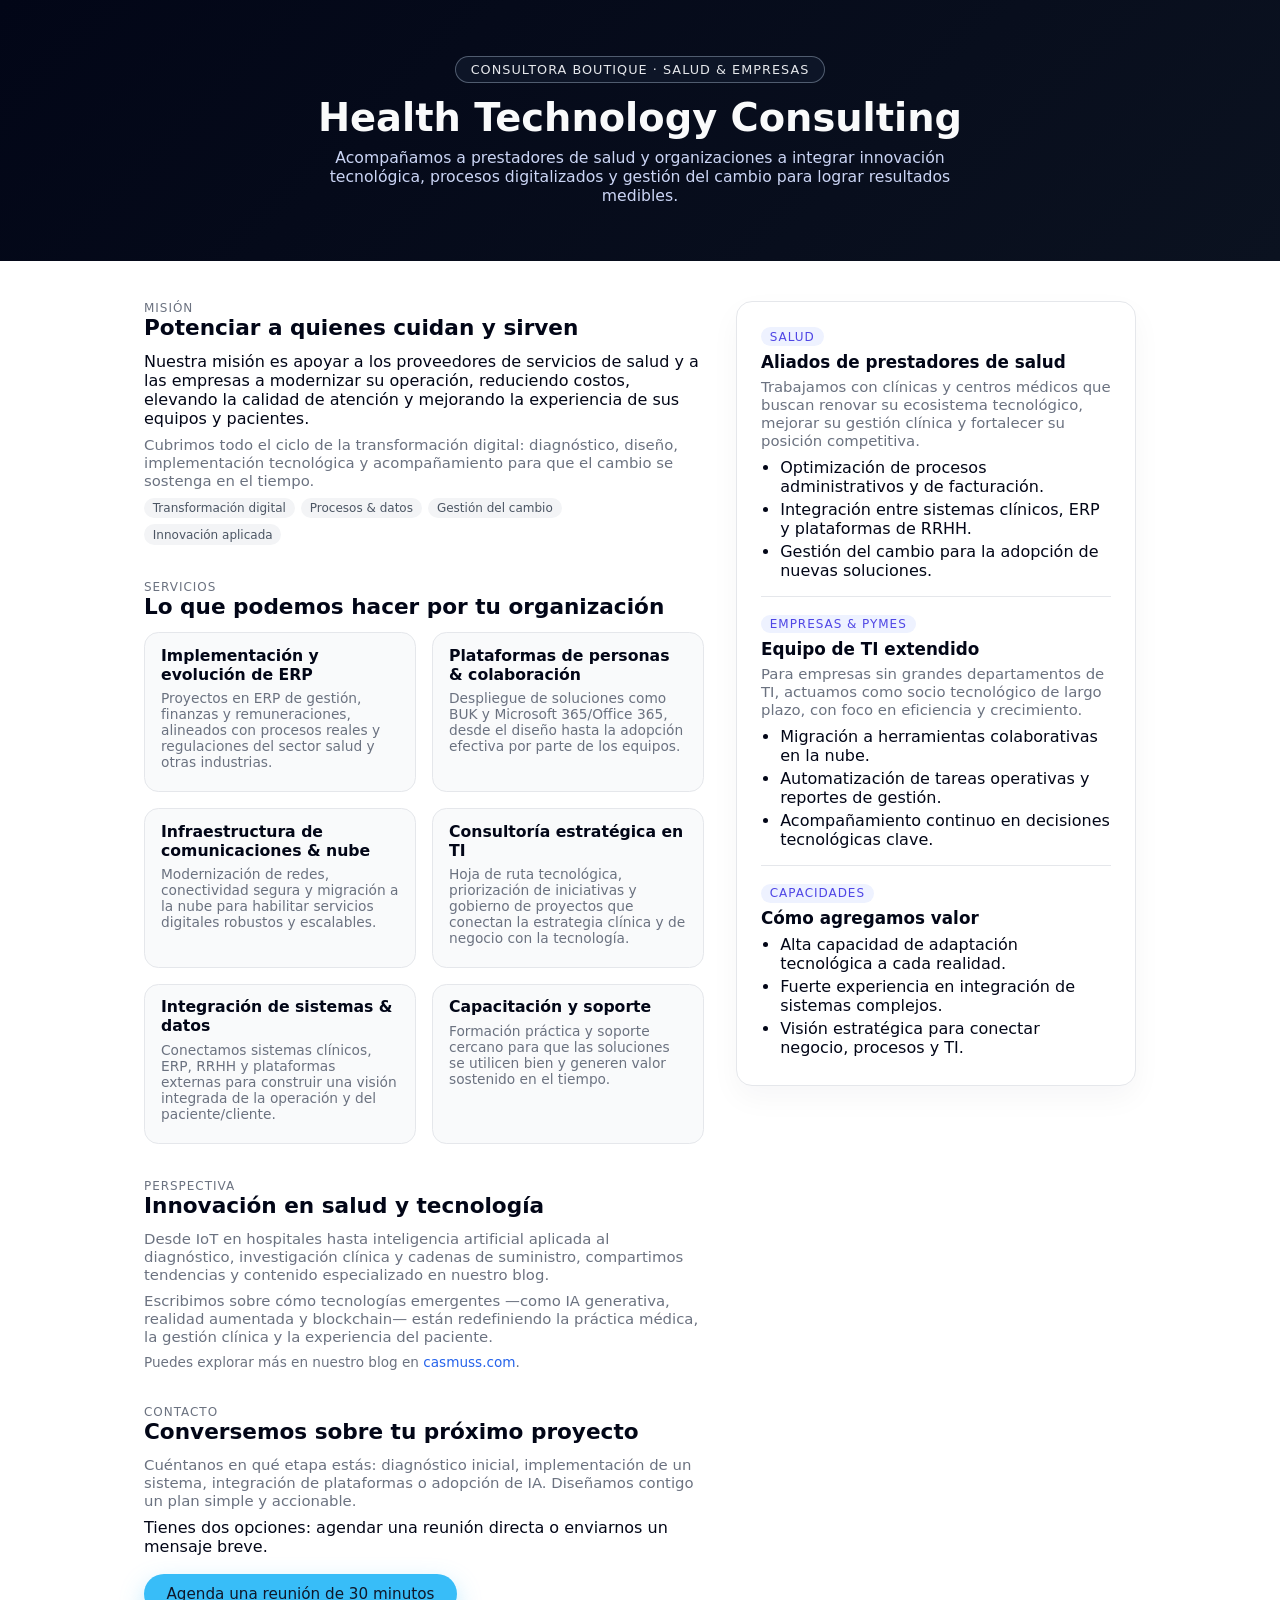
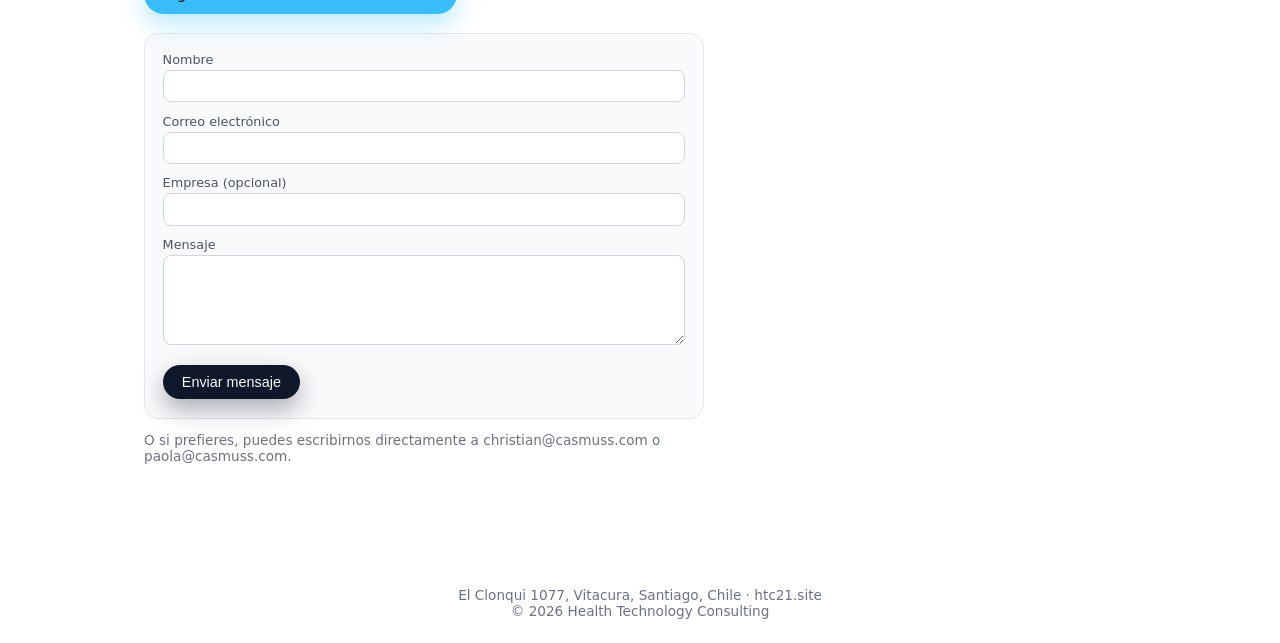
==== index.html @ fca67549 "Add contact form to index.html with styling and functionality for user inquiries" ====
<!DOCTYPE html>
<html lang="es">
<head>
  <meta charset="UTF-8" />
  <title>Health Technology Consulting · Transformación Digital en Salud y Empresas</title>
  <meta name="viewport" content="width=device-width, initial-scale=1.0" />
  <meta name="description" content="Health Technology Consulting: consultora boutique que impulsa la transformación digital de prestadores de salud y empresas, integrando innovación tecnológica, procesos y gestión del cambio." />
  <style>
    :root {
      --bg: #020617;
      --bg-light: #0b1220;
      --text-main: #020617;
      --text-soft: #6b7280;
      --accent: #38bdf8;
      --pill: #e5e7eb;
    }
    * { box-sizing: border-box; }
    body {
      font-family: system-ui, -apple-system, BlinkMacSystemFont, "Segoe UI", sans-serif;
      margin: 0;
      padding: 0;
      color: var(--text-main);
      background: #ffffff;
    }
    header {
      padding: 3.5rem 1.5rem 3rem;
      text-align: center;
      background: linear-gradient(135deg, var(--bg), var(--bg-light));
      color: #f9fafb;
    }
    main {
      max-width: 1040px;
      margin: 2.5rem auto;
      padding: 0 1.5rem 3rem;
    }
    h1 {
      margin: 0.75rem 0 0.5rem;
      font-size: clamp(2rem, 3vw, 2.6rem);
    }
    h2 {
      margin: 0 0 0.75rem;
      font-size: 1.35rem;
    }
    h3 {
      margin: 0 0 0.4rem;
      font-size: 1.05rem;
    }
    p { margin: 0.4rem 0 0.5rem; }
    .pill {
      display: inline-block;
      padding: 0.3rem 0.9rem;
      border-radius: 999px;
      background: rgba(15,23,42,0.9);
      border: 1px solid rgba(148,163,184,0.5);
      font-size: 0.8rem;
      text-transform: uppercase;
      letter-spacing: 0.08em;
      color: #e5e7eb;
    }
    .subtitle {
      margin-top: 0.4rem;
      font-size: 0.98rem;
      color: #cbd5f5;
      max-width: 640px;
      margin-left: auto;
      margin-right: auto;
    }
    .grid {
      display: grid;
      gap: 2rem;
    }
    @media (min-width: 880px) {
      .grid {
        grid-template-columns: 1.4fr 1fr;
        align-items: flex-start;
      }
    }
    ul { padding-left: 1.2rem; margin: 0.4rem 0 0; }
    li { margin-bottom: 0.25rem; }
    .card {
      border-radius: 1rem;
      padding: 1.5rem;
      border: 1px solid #e5e7eb;
      background: #ffffff;
      box-shadow: 0 12px 30px rgba(15,23,42,0.04);
    }
    .card h3 {
      margin-top: 0;
    }
    .tag {
      display: inline-block;
      font-size: 0.75rem;
      padding: 0.15rem 0.55rem;
      border-radius: 999px;
      background: #eef2ff;
      color: #4f46e5;
      margin-bottom: 0.35rem;
      text-transform: uppercase;
      letter-spacing: 0.08em;
    }
    .caps {
      text-transform: uppercase;
      letter-spacing: 0.08em;
      font-size: 0.75rem;
      color: var(--text-soft);
    }
    .section {
      margin-bottom: 2.2rem;
    }
    .badge-row {
      display: flex;
      flex-wrap: wrap;
      gap: 0.4rem;
      margin-top: 0.4rem;
    }
    .badge {
      font-size: 0.75rem;
      padding: 0.2rem 0.55rem;
      border-radius: 999px;
      background: #f3f4f6;
      color: #4b5563;
    }
    .services-grid {
      display: grid;
      gap: 1rem;
      margin-top: 0.8rem;
    }
    @media (min-width: 720px) {
      .services-grid {
        grid-template-columns: repeat(2, minmax(0, 1fr));
      }
    }
    .service-item {
      border-radius: 0.9rem;
      border: 1px solid #e5e7eb;
      padding: 0.8rem 1rem;
      background: #f9fafb;
    }
    .service-item h3 {
      font-size: 0.98rem;
      margin-bottom: 0.25rem;
    }
    .service-item p {
      font-size: 0.86rem;
      color: var(--text-soft);
    }
    .cta {
      margin-top: 1.5rem;
    }
    .btn {
      display: inline-block;
      padding: 0.7rem 1.4rem;
      border-radius: 999px;
      border: none;
      cursor: pointer;
      font-size: 0.95rem;
      font-weight: 500;
      text-decoration: none;
      background: var(--accent);
      color: #0f172a;
      box-shadow: 0 10px 25px rgba(56,189,248,0.35);
      transition: transform 0.08s ease-out, box-shadow 0.08s ease-out;
      margin-top: 0.6rem;
    }
    .btn:hover {
      transform: translateY(-1px);
      box-shadow: 0 14px 32px rgba(56,189,248,0.45);
    }
    .btn:active {
      transform: translateY(1px);
      box-shadow: 0 6px 18px rgba(56,189,248,0.3);
    }
    .soft {
      color: var(--text-soft);
      font-size: 0.93rem;
    }
    .muted {
      color: var(--text-soft);
      font-size: 0.85rem;
    }
    a { color: #2563eb; text-decoration: none; }
    a:hover { text-decoration: underline; }
    footer {
      text-align: center;
      font-size: 0.85rem;
      color: var(--text-soft);
      margin: 0 0 1.5rem;
      padding: 0 1.5rem;
    }

    /* Formulario de contacto */
    .contact-form {
      margin-top: 1.2rem;
      padding: 1.1rem 1.1rem 1.2rem;
      border-radius: 0.9rem;
      border: 1px solid #e5e7eb;
      background: #f9fafb;
    }
    .contact-form .field {
      margin-bottom: 0.7rem;
    }
    .contact-form label {
      display: block;
      font-size: 0.8rem;
      font-weight: 500;
      margin-bottom: 0.2rem;
      color: #4b5563;
    }
    .contact-form input,
    .contact-form textarea {
      width: 100%;
      padding: 0.45rem 0.6rem;
      border-radius: 0.5rem;
      border: 1px solid #d1d5db;
      font-family: inherit;
      font-size: 0.9rem;
      outline: none;
    }
    .contact-form input:focus,
    .contact-form textarea:focus {
      border-color: #38bdf8;
      box-shadow: 0 0 0 1px rgba(56,189,248,0.45);
    }
    .contact-form textarea {
      min-height: 90px;
      resize: vertical;
    }
    .contact-form button {
      display: inline-block;
      margin-top: 0.3rem;
      padding: 0.55rem 1.2rem;
      border-radius: 999px;
      border: none;
      cursor: pointer;
      font-size: 0.9rem;
      font-weight: 500;
      background: #0f172a;
      color: #f9fafb;
      box-shadow: 0 10px 25px rgba(15,23,42,0.35);
      transition: transform 0.08s ease-out, box-shadow 0.08s ease-out;
    }
    .contact-form button:hover {
      transform: translateY(-1px);
      box-shadow: 0 14px 32px rgba(15,23,42,0.45);
    }
    .contact-form button:active {
      transform: translateY(1px);
      box-shadow: 0 6px 18px rgba(15,23,42,0.3);
    }
  </style>
</head>
<body>
  <header>
    <div class="pill">Consultora boutique · Salud & Empresas</div>
    <h1>Health Technology Consulting</h1>
    <p class="subtitle">
      Acompañamos a prestadores de salud y organizaciones a integrar innovación tecnológica, procesos digitalizados y gestión del cambio para lograr resultados medibles.
    </p>
  </header>

  <main>
    <div class="grid">
      <!-- Columna principal -->
      <section>
        <div class="section">
          <div class="caps">Misión</div>
          <h2>Potenciar a quienes cuidan y sirven</h2>
          <p>
            Nuestra misión es apoyar a los proveedores de servicios de salud y a las empresas a modernizar su operación, reduciendo costos, elevando la calidad de atención y mejorando la experiencia de sus equipos y pacientes.
          </p>
          <p class="soft">
            Cubrimos todo el ciclo de la transformación digital: diagnóstico, diseño, implementación tecnológica y acompañamiento para que el cambio se sostenga en el tiempo.
          </p>
          <div class="badge-row">
            <span class="badge">Transformación digital</span>
            <span class="badge">Procesos & datos</span>
            <span class="badge">Gestión del cambio</span>
            <span class="badge">Innovación aplicada</span>
          </div>
        </div>

        <div class="section">
          <div class="caps">Servicios</div>
          <h2>Lo que podemos hacer por tu organización</h2>

          <div class="services-grid">
            <div class="service-item">
              <h3>Implementación y evolución de ERP</h3>
              <p>
                Proyectos en ERP de gestión, finanzas y remuneraciones, alineados con procesos reales y regulaciones del sector salud y otras industrias.
              </p>
            </div>
            <div class="service-item">
              <h3>Plataformas de personas & colaboración</h3>
              <p>
                Despliegue de soluciones como BUK y Microsoft 365/Office 365, desde el diseño hasta la adopción efectiva por parte de los equipos.
              </p>
            </div>
            <div class="service-item">
              <h3>Infraestructura de comunicaciones & nube</h3>
              <p>
                Modernización de redes, conectividad segura y migración a la nube para habilitar servicios digitales robustos y escalables.
              </p>
            </div>
            <div class="service-item">
              <h3>Consultoría estratégica en TI</h3>
              <p>
                Hoja de ruta tecnológica, priorización de iniciativas y gobierno de proyectos que conectan la estrategia clínica y de negocio con la tecnología.
              </p>
            </div>
            <div class="service-item">
              <h3>Integración de sistemas & datos</h3>
              <p>
                Conectamos sistemas clínicos, ERP, RRHH y plataformas externas para construir una visión integrada de la operación y del paciente/cliente.
              </p>
            </div>
            <div class="service-item">
              <h3>Capacitación y soporte</h3>
              <p>
                Formación práctica y soporte cercano para que las soluciones se utilicen bien y generen valor sostenido en el tiempo.
              </p>
            </div>
          </div>
        </div>

        <div class="section">
          <div class="caps">Perspectiva</div>
          <h2>Innovación en salud y tecnología</h2>
          <p class="soft">
            Desde IoT en hospitales hasta inteligencia artificial aplicada al diagnóstico, investigación clínica y cadenas de suministro, compartimos tendencias y contenido especializado en nuestro blog.
          </p>
          <p class="soft">
            Escribimos sobre cómo tecnologías emergentes —como IA generativa, realidad aumentada y blockchain— están redefiniendo la práctica médica, la gestión clínica y la experiencia del paciente.
          </p>
          <p class="muted">
            Puedes explorar más en nuestro blog en <a href="https://www.casmuss.com" target="_blank" rel="noopener">casmuss.com</a>.
          </p>
        </div>

        <section class="section cta">
          <div class="caps">Contacto</div>
          <h2>Conversemos sobre tu próximo proyecto</h2>
          <p class="soft">
            Cuéntanos en qué etapa estás: diagnóstico inicial, implementación de un sistema, integración de plataformas o adopción de IA. Diseñamos contigo un plan simple y accionable.
          </p>
          <p>
            Tienes dos opciones: agendar una reunión directa o enviarnos un mensaje breve.
          </p>

          <!-- Botón principal: Calendly -->
          <a class="btn" href="https://calendly.com/christian-htc/30min"
             target="_blank" rel="noopener">
            Agenda una reunión de 30 minutos
          </a>

          <!-- Formulario de contacto -->
          <form class="contact-form"
                action="https://formspree.io/f/xeoyrnwz"
                method="POST">
            <div class="field">
              <label for="cf-nombre">Nombre</label>
              <input type="text" id="cf-nombre" name="nombre" required />
            </div>
            <div class="field">
              <label for="cf-email">Correo electrónico</label>
              <input type="email" id="cf-email" name="_replyto" required />
            </div>
            <div class="field">
              <label for="cf-empresa">Empresa (opcional)</label>
              <input type="text" id="cf-empresa" name="empresa" />
            </div>
            <div class="field">
              <label for="cf-mensaje">Mensaje</label>
              <textarea id="cf-mensaje" name="mensaje" required></textarea>
            </div>
            <!-- Campo honeypot simple para bots -->
            <input type="text" name="_gotcha" style="display:none" />
            <button type="submit">Enviar mensaje</button>
          </form>

          <p class="muted" style="margin-top:0.8rem;">
            O si prefieres, puedes escribirnos directamente a
            <span class="em" data-user="christian" data-domain="casmuss.com"></span>
            o
            <span class="em" data-user="paola" data-domain="casmuss.com"></span>.
          </p>
        </section>
      </section>

      <!-- Columna lateral -->
      <aside class="card">
        <div class="tag">Salud</div>
        <h3>Aliados de prestadores de salud</h3>
        <p class="soft">
          Trabajamos con clínicas y centros médicos que buscan renovar su ecosistema tecnológico, mejorar su gestión clínica y fortalecer su posición competitiva.
        </p>
        <ul>
          <li>Optimización de procesos administrativos y de facturación.</li>
          <li>Integración entre sistemas clínicos, ERP y plataformas de RRHH.</li>
          <li>Gestión del cambio para la adopción de nuevas soluciones.</li>
        </ul>

        <hr style="margin:1rem 0; border:none; border-top:1px solid #e5e7eb;" />

        <div class="tag">Empresas & PYMEs</div>
        <h3>Equipo de TI extendido</h3>
        <p class="soft">
          Para empresas sin grandes departamentos de TI, actuamos como socio tecnológico de largo plazo, con foco en eficiencia y crecimiento.
        </p>
        <ul>
          <li>Migración a herramientas colaborativas en la nube.</li>
          <li>Automatización de tareas operativas y reportes de gestión.</li>
          <li>Acompañamiento continuo en decisiones tecnológicas clave.</li>
        </ul>

        <hr style="margin:1rem 0; border:none; border-top:1px solid #e5e7eb;" />

        <div class="tag">Capacidades</div>
        <h3>Cómo agregamos valor</h3>
        <ul>
          <li>Alta capacidad de adaptación tecnológica a cada realidad.</li>
          <li>Fuerte experiencia en integración de sistemas complejos.</li>
          <li>Visión estratégica para conectar negocio, procesos y TI.</li>
        </ul>
      </aside>
    </div>
  </main>

  <footer>
    <div class="muted">
      El Clonqui 1077, Vitacura, Santiago, Chile · htc21.site
    </div>
    © <span id="year"></span> Health Technology Consulting
  </footer>

  <script>
    // Año en el footer
    document.getElementById('year').textContent = new Date().getFullYear();

    // Construye los emails a partir de data-*, solo como texto (sin mailto)
    document.querySelectorAll('.em').forEach(function (el) {
      var addr = el.dataset.user + '@' + el.dataset.domain;
      el.textContent = addr;
    });
  </script>
</body>
</html>
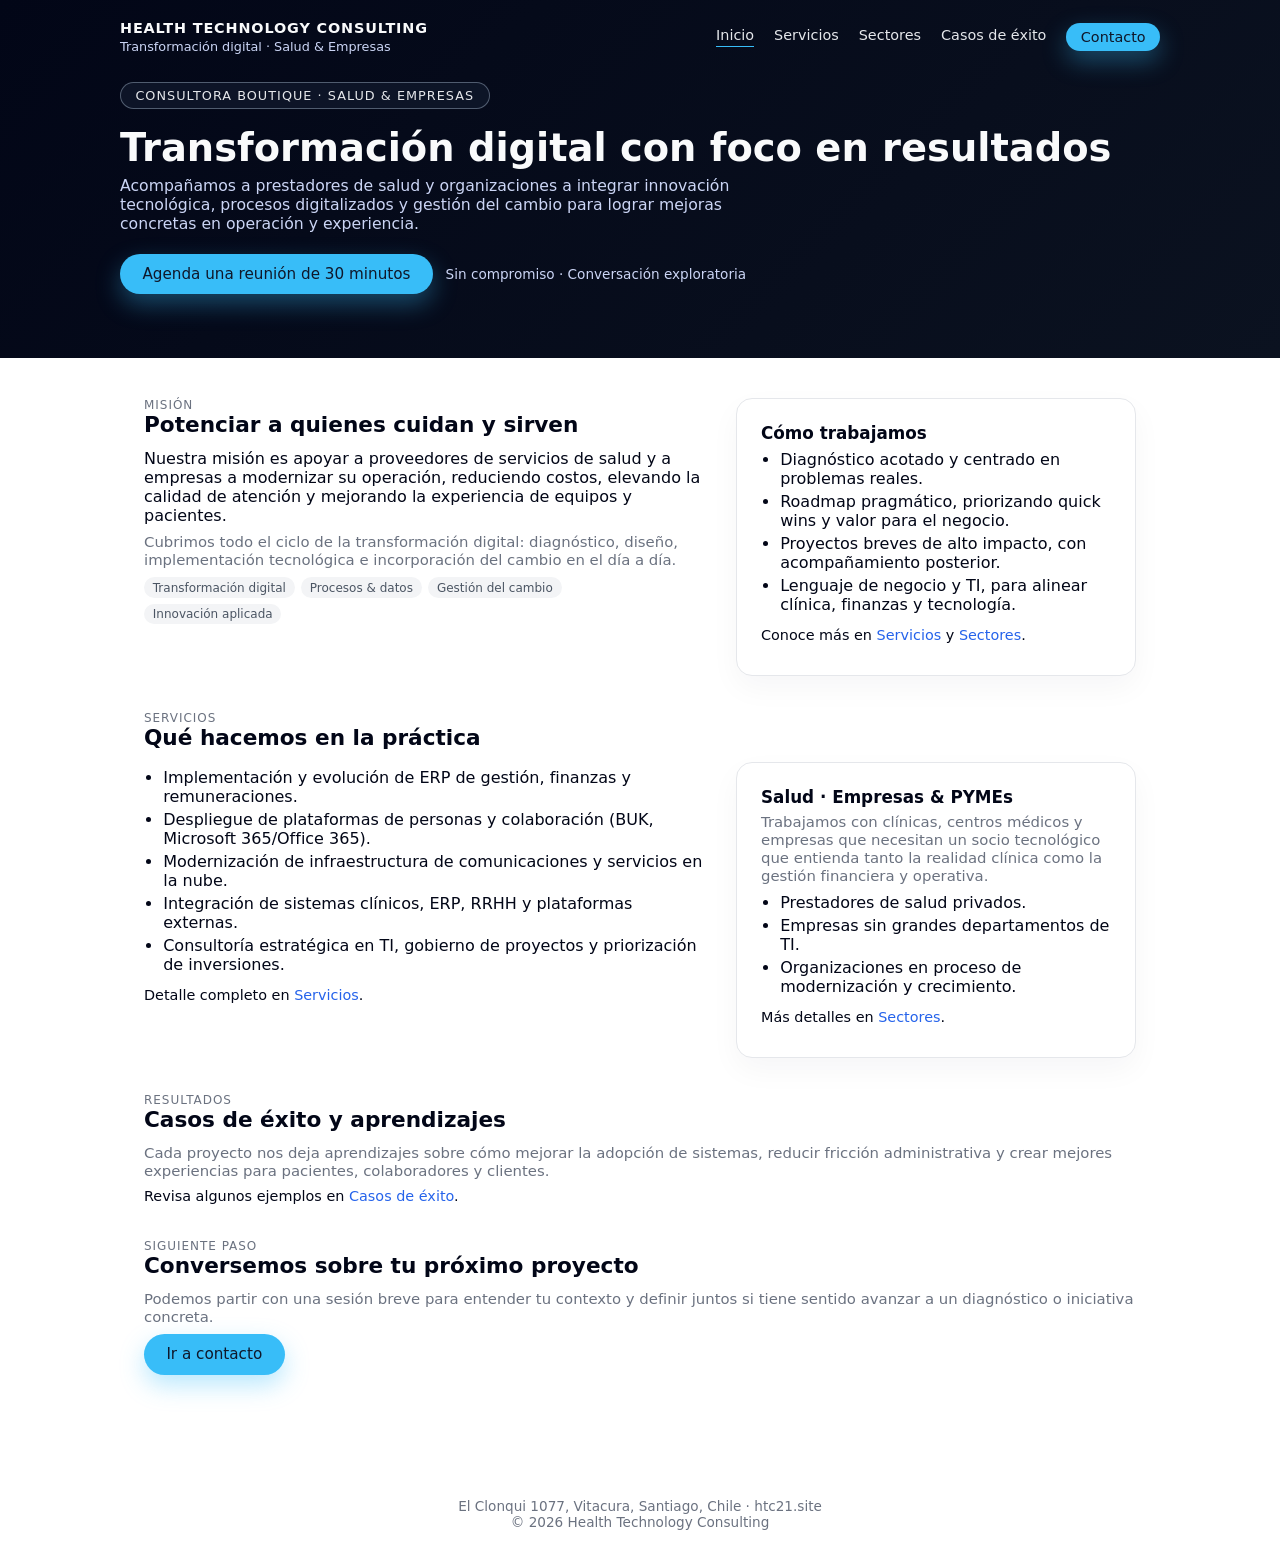
==== commit 1c78a52b: "Add main pages for Health Technology Consulting website: index, sectors, and services - Created inde" ====
--- a/index.html
+++ b/index.html
@@ -12,7 +12,6 @@
       --text-main: #020617;
       --text-soft: #6b7280;
       --accent: #38bdf8;
-      --pill: #e5e7eb;
     }
     * { box-sizing: border-box; }
     body {
@@ -23,29 +22,73 @@
       background: #ffffff;
     }
     header {
-      padding: 3.5rem 1.5rem 3rem;
-      text-align: center;
+      padding: 1.25rem 1.5rem 3rem;
       background: linear-gradient(135deg, var(--bg), var(--bg-light));
       color: #f9fafb;
     }
-    main {
+    .topbar {
       max-width: 1040px;
-      margin: 2.5rem auto;
-      padding: 0 1.5rem 3rem;
-    }
-    h1 {
-      margin: 0.75rem 0 0.5rem;
-      font-size: clamp(2rem, 3vw, 2.6rem);
-    }
-    h2 {
-      margin: 0 0 0.75rem;
-      font-size: 1.35rem;
-    }
-    h3 {
-      margin: 0 0 0.4rem;
-      font-size: 1.05rem;
-    }
-    p { margin: 0.4rem 0 0.5rem; }
+      margin: 0 auto 1.75rem;
+      display: flex;
+      flex-wrap: wrap;
+      align-items: center;
+      justify-content: space-between;
+      gap: 1rem;
+    }
+    .brand {
+      display: flex;
+      flex-direction: column;
+      gap: 0.2rem;
+    }
+    .brand-title {
+      font-weight: 600;
+      letter-spacing: 0.06em;
+      text-transform: uppercase;
+      font-size: 0.9rem;
+    }
+    .brand-sub {
+      font-size: 0.8rem;
+      color: #cbd5f5;
+    }
+    .nav {
+      display: flex;
+      flex-wrap: wrap;
+      gap: 1.25rem;
+      align-items: center;
+      justify-content: flex-end;
+      font-size: 0.9rem;
+    }
+    .nav a {
+      color: #e5e7eb;
+      text-decoration: none;
+      padding-bottom: 0.15rem;
+      border-bottom: 1px solid transparent;
+    }
+    .nav a:hover {
+      border-bottom-color: rgba(148,163,184,0.9);
+    }
+    .nav a.active {
+      border-bottom-color: var(--accent);
+    }
+    .nav a.nav-cta {
+      border: none;
+      padding: 0.4rem 0.9rem;
+      border-radius: 999px;
+      background: var(--accent);
+      color: #0f172a;
+      font-weight: 500;
+      box-shadow: 0 10px 25px rgba(56,189,248,0.35);
+    }
+    .nav a.nav-cta:hover {
+      border: none;
+      box-shadow: 0 14px 32px rgba(56,189,248,0.45);
+    }
+    .hero {
+      max-width: 1040px;
+      margin: 0 auto;
+      text-align: left;
+      padding-bottom: 1rem;
+    }
     .pill {
       display: inline-block;
       padding: 0.3rem 0.9rem;
@@ -56,98 +99,26 @@
       text-transform: uppercase;
       letter-spacing: 0.08em;
       color: #e5e7eb;
+      margin-bottom: 0.75rem;
+    }
+    h1 {
+      margin: 0.25rem 0 0.4rem;
+      font-size: clamp(2rem, 3vw, 2.6rem);
     }
     .subtitle {
-      margin-top: 0.4rem;
+      margin-top: 0.25rem;
       font-size: 0.98rem;
       color: #cbd5f5;
       max-width: 640px;
-      margin-left: auto;
-      margin-right: auto;
-    }
-    .grid {
-      display: grid;
-      gap: 2rem;
-    }
-    @media (min-width: 880px) {
-      .grid {
-        grid-template-columns: 1.4fr 1fr;
-        align-items: flex-start;
-      }
-    }
-    ul { padding-left: 1.2rem; margin: 0.4rem 0 0; }
-    li { margin-bottom: 0.25rem; }
-    .card {
-      border-radius: 1rem;
-      padding: 1.5rem;
-      border: 1px solid #e5e7eb;
-      background: #ffffff;
-      box-shadow: 0 12px 30px rgba(15,23,42,0.04);
-    }
-    .card h3 {
-      margin-top: 0;
-    }
-    .tag {
-      display: inline-block;
-      font-size: 0.75rem;
-      padding: 0.15rem 0.55rem;
-      border-radius: 999px;
-      background: #eef2ff;
-      color: #4f46e5;
-      margin-bottom: 0.35rem;
-      text-transform: uppercase;
-      letter-spacing: 0.08em;
-    }
-    .caps {
-      text-transform: uppercase;
-      letter-spacing: 0.08em;
-      font-size: 0.75rem;
-      color: var(--text-soft);
-    }
-    .section {
-      margin-bottom: 2.2rem;
-    }
-    .badge-row {
+    }
+    .hero-actions {
+      margin-top: 1.3rem;
       display: flex;
       flex-wrap: wrap;
-      gap: 0.4rem;
-      margin-top: 0.4rem;
-    }
-    .badge {
-      font-size: 0.75rem;
-      padding: 0.2rem 0.55rem;
-      border-radius: 999px;
-      background: #f3f4f6;
-      color: #4b5563;
-    }
-    .services-grid {
-      display: grid;
-      gap: 1rem;
-      margin-top: 0.8rem;
-    }
-    @media (min-width: 720px) {
-      .services-grid {
-        grid-template-columns: repeat(2, minmax(0, 1fr));
-      }
-    }
-    .service-item {
-      border-radius: 0.9rem;
-      border: 1px solid #e5e7eb;
-      padding: 0.8rem 1rem;
-      background: #f9fafb;
-    }
-    .service-item h3 {
-      font-size: 0.98rem;
-      margin-bottom: 0.25rem;
-    }
-    .service-item p {
-      font-size: 0.86rem;
-      color: var(--text-soft);
-    }
-    .cta {
-      margin-top: 1.5rem;
-    }
-    .btn {
+      gap: 0.8rem;
+      align-items: center;
+    }
+    .btn-primary {
       display: inline-block;
       padding: 0.7rem 1.4rem;
       border-radius: 999px;
@@ -160,15 +131,34 @@
       color: #0f172a;
       box-shadow: 0 10px 25px rgba(56,189,248,0.35);
       transition: transform 0.08s ease-out, box-shadow 0.08s ease-out;
-      margin-top: 0.6rem;
-    }
-    .btn:hover {
+    }
+    .btn-primary:hover {
       transform: translateY(-1px);
       box-shadow: 0 14px 32px rgba(56,189,248,0.45);
     }
-    .btn:active {
-      transform: translateY(1px);
-      box-shadow: 0 6px 18px rgba(56,189,248,0.3);
+    .hero-note {
+      font-size: 0.85rem;
+      color: #cbd5f5;
+    }
+    main {
+      max-width: 1040px;
+      margin: 2.5rem auto;
+      padding: 0 1.5rem 3rem;
+    }
+    h2 {
+      margin: 0 0 0.75rem;
+      font-size: 1.35rem;
+    }
+    h3 {
+      margin: 0 0 0.4rem;
+      font-size: 1.05rem;
+    }
+    p { margin: 0.4rem 0 0.5rem; }
+    .caps {
+      text-transform: uppercase;
+      letter-spacing: 0.08em;
+      font-size: 0.75rem;
+      color: var(--text-soft);
     }
     .soft {
       color: var(--text-soft);
@@ -177,6 +167,44 @@
     .muted {
       color: var(--text-soft);
       font-size: 0.85rem;
+    }
+    .badge-row {
+      display: flex;
+      flex-wrap: wrap;
+      gap: 0.4rem;
+      margin-top: 0.4rem;
+    }
+    .badge {
+      font-size: 0.75rem;
+      padding: 0.2rem 0.55rem;
+      border-radius: 999px;
+      background: #f3f4f6;
+      color: #4b5563;
+    }
+    .section {
+      margin-bottom: 2.2rem;
+    }
+    .two-col {
+      display: grid;
+      gap: 2rem;
+    }
+    @media (min-width: 880px) {
+      .two-col {
+        grid-template-columns: 1.4fr 1fr;
+        align-items: flex-start;
+      }
+    }
+    ul { padding-left: 1.2rem; margin: 0.4rem 0 0; }
+    li { margin-bottom: 0.25rem; }
+    .card {
+      border-radius: 1rem;
+      padding: 1.5rem;
+      border: 1px solid #e5e7eb;
+      background: #ffffff;
+      box-shadow: 0 12px 30px rgba(15,23,42,0.04);
+    }
+    .link-inline {
+      font-size: 0.9rem;
     }
     a { color: #2563eb; text-decoration: none; }
     a:hover { text-decoration: underline; }
@@ -187,242 +215,123 @@
       margin: 0 0 1.5rem;
       padding: 0 1.5rem;
     }
-
-    /* Formulario de contacto */
-    .contact-form {
-      margin-top: 1.2rem;
-      padding: 1.1rem 1.1rem 1.2rem;
-      border-radius: 0.9rem;
-      border: 1px solid #e5e7eb;
-      background: #f9fafb;
-    }
-    .contact-form .field {
-      margin-bottom: 0.7rem;
-    }
-    .contact-form label {
-      display: block;
-      font-size: 0.8rem;
-      font-weight: 500;
-      margin-bottom: 0.2rem;
-      color: #4b5563;
-    }
-    .contact-form input,
-    .contact-form textarea {
-      width: 100%;
-      padding: 0.45rem 0.6rem;
-      border-radius: 0.5rem;
-      border: 1px solid #d1d5db;
-      font-family: inherit;
-      font-size: 0.9rem;
-      outline: none;
-    }
-    .contact-form input:focus,
-    .contact-form textarea:focus {
-      border-color: #38bdf8;
-      box-shadow: 0 0 0 1px rgba(56,189,248,0.45);
-    }
-    .contact-form textarea {
-      min-height: 90px;
-      resize: vertical;
-    }
-    .contact-form button {
-      display: inline-block;
-      margin-top: 0.3rem;
-      padding: 0.55rem 1.2rem;
-      border-radius: 999px;
-      border: none;
-      cursor: pointer;
-      font-size: 0.9rem;
-      font-weight: 500;
-      background: #0f172a;
-      color: #f9fafb;
-      box-shadow: 0 10px 25px rgba(15,23,42,0.35);
-      transition: transform 0.08s ease-out, box-shadow 0.08s ease-out;
-    }
-    .contact-form button:hover {
-      transform: translateY(-1px);
-      box-shadow: 0 14px 32px rgba(15,23,42,0.45);
-    }
-    .contact-form button:active {
-      transform: translateY(1px);
-      box-shadow: 0 6px 18px rgba(15,23,42,0.3);
-    }
   </style>
 </head>
 <body>
   <header>
-    <div class="pill">Consultora boutique · Salud & Empresas</div>
-    <h1>Health Technology Consulting</h1>
-    <p class="subtitle">
-      Acompañamos a prestadores de salud y organizaciones a integrar innovación tecnológica, procesos digitalizados y gestión del cambio para lograr resultados medibles.
-    </p>
+    <div class="topbar">
+      <div class="brand">
+        <div class="brand-title">Health Technology Consulting</div>
+        <div class="brand-sub">Transformación digital · Salud & Empresas</div>
+      </div>
+      <nav class="nav">
+        <a href="index.html" class="active">Inicio</a>
+        <a href="servicios.html">Servicios</a>
+        <a href="sectores.html">Sectores</a>
+        <a href="casos.html">Casos de éxito</a>
+        <a href="contacto.html" class="nav-cta">Contacto</a>
+      </nav>
+    </div>
+    <div class="hero">
+      <div class="pill">Consultora boutique · Salud & Empresas</div>
+      <h1>Transformación digital con foco en resultados</h1>
+      <p class="subtitle">
+        Acompañamos a prestadores de salud y organizaciones a integrar innovación tecnológica, procesos digitalizados y gestión del cambio para lograr mejoras concretas en operación y experiencia.
+      </p>
+      <div class="hero-actions">
+        <a class="btn-primary" href="https://calendly.com/christian-htc/30min" target="_blank" rel="noopener">
+          Agenda una reunión de 30 minutos
+        </a>
+        <span class="hero-note">Sin compromiso · Conversación exploratoria</span>
+      </div>
+    </div>
   </header>
 
   <main>
-    <div class="grid">
-      <!-- Columna principal -->
+    <div class="two-col section">
       <section>
-        <div class="section">
-          <div class="caps">Misión</div>
-          <h2>Potenciar a quienes cuidan y sirven</h2>
-          <p>
-            Nuestra misión es apoyar a los proveedores de servicios de salud y a las empresas a modernizar su operación, reduciendo costos, elevando la calidad de atención y mejorando la experiencia de sus equipos y pacientes.
-          </p>
-          <p class="soft">
-            Cubrimos todo el ciclo de la transformación digital: diagnóstico, diseño, implementación tecnológica y acompañamiento para que el cambio se sostenga en el tiempo.
-          </p>
-          <div class="badge-row">
-            <span class="badge">Transformación digital</span>
-            <span class="badge">Procesos & datos</span>
-            <span class="badge">Gestión del cambio</span>
-            <span class="badge">Innovación aplicada</span>
-          </div>
+        <div class="caps">Misión</div>
+        <h2>Potenciar a quienes cuidan y sirven</h2>
+        <p>
+          Nuestra misión es apoyar a proveedores de servicios de salud y a empresas a modernizar su operación, reduciendo costos, elevando la calidad de atención y mejorando la experiencia de equipos y pacientes.
+        </p>
+        <p class="soft">
+          Cubrimos todo el ciclo de la transformación digital: diagnóstico, diseño, implementación tecnológica e incorporación del cambio en el día a día.
+        </p>
+        <div class="badge-row">
+          <span class="badge">Transformación digital</span>
+          <span class="badge">Procesos & datos</span>
+          <span class="badge">Gestión del cambio</span>
+          <span class="badge">Innovación aplicada</span>
         </div>
-
-        <div class="section">
-          <div class="caps">Servicios</div>
-          <h2>Lo que podemos hacer por tu organización</h2>
-
-          <div class="services-grid">
-            <div class="service-item">
-              <h3>Implementación y evolución de ERP</h3>
-              <p>
-                Proyectos en ERP de gestión, finanzas y remuneraciones, alineados con procesos reales y regulaciones del sector salud y otras industrias.
-              </p>
-            </div>
-            <div class="service-item">
-              <h3>Plataformas de personas & colaboración</h3>
-              <p>
-                Despliegue de soluciones como BUK y Microsoft 365/Office 365, desde el diseño hasta la adopción efectiva por parte de los equipos.
-              </p>
-            </div>
-            <div class="service-item">
-              <h3>Infraestructura de comunicaciones & nube</h3>
-              <p>
-                Modernización de redes, conectividad segura y migración a la nube para habilitar servicios digitales robustos y escalables.
-              </p>
-            </div>
-            <div class="service-item">
-              <h3>Consultoría estratégica en TI</h3>
-              <p>
-                Hoja de ruta tecnológica, priorización de iniciativas y gobierno de proyectos que conectan la estrategia clínica y de negocio con la tecnología.
-              </p>
-            </div>
-            <div class="service-item">
-              <h3>Integración de sistemas & datos</h3>
-              <p>
-                Conectamos sistemas clínicos, ERP, RRHH y plataformas externas para construir una visión integrada de la operación y del paciente/cliente.
-              </p>
-            </div>
-            <div class="service-item">
-              <h3>Capacitación y soporte</h3>
-              <p>
-                Formación práctica y soporte cercano para que las soluciones se utilicen bien y generen valor sostenido en el tiempo.
-              </p>
-            </div>
-          </div>
-        </div>
-
-        <div class="section">
-          <div class="caps">Perspectiva</div>
-          <h2>Innovación en salud y tecnología</h2>
-          <p class="soft">
-            Desde IoT en hospitales hasta inteligencia artificial aplicada al diagnóstico, investigación clínica y cadenas de suministro, compartimos tendencias y contenido especializado en nuestro blog.
-          </p>
-          <p class="soft">
-            Escribimos sobre cómo tecnologías emergentes —como IA generativa, realidad aumentada y blockchain— están redefiniendo la práctica médica, la gestión clínica y la experiencia del paciente.
-          </p>
-          <p class="muted">
-            Puedes explorar más en nuestro blog en <a href="https://www.casmuss.com" target="_blank" rel="noopener">casmuss.com</a>.
-          </p>
-        </div>
-
-        <section class="section cta">
-          <div class="caps">Contacto</div>
-          <h2>Conversemos sobre tu próximo proyecto</h2>
-          <p class="soft">
-            Cuéntanos en qué etapa estás: diagnóstico inicial, implementación de un sistema, integración de plataformas o adopción de IA. Diseñamos contigo un plan simple y accionable.
-          </p>
-          <p>
-            Tienes dos opciones: agendar una reunión directa o enviarnos un mensaje breve.
-          </p>
-
-          <!-- Botón principal: Calendly -->
-          <a class="btn" href="https://calendly.com/christian-htc/30min"
-             target="_blank" rel="noopener">
-            Agenda una reunión de 30 minutos
-          </a>
-
-          <!-- Formulario de contacto -->
-          <form class="contact-form"
-                action="https://formspree.io/f/xeoyrnwz"
-                method="POST">
-            <div class="field">
-              <label for="cf-nombre">Nombre</label>
-              <input type="text" id="cf-nombre" name="nombre" required />
-            </div>
-            <div class="field">
-              <label for="cf-email">Correo electrónico</label>
-              <input type="email" id="cf-email" name="_replyto" required />
-            </div>
-            <div class="field">
-              <label for="cf-empresa">Empresa (opcional)</label>
-              <input type="text" id="cf-empresa" name="empresa" />
-            </div>
-            <div class="field">
-              <label for="cf-mensaje">Mensaje</label>
-              <textarea id="cf-mensaje" name="mensaje" required></textarea>
-            </div>
-            <!-- Campo honeypot simple para bots -->
-            <input type="text" name="_gotcha" style="display:none" />
-            <button type="submit">Enviar mensaje</button>
-          </form>
-
-          <p class="muted" style="margin-top:0.8rem;">
-            O si prefieres, puedes escribirnos directamente a
-            <span class="em" data-user="christian" data-domain="casmuss.com"></span>
-            o
-            <span class="em" data-user="paola" data-domain="casmuss.com"></span>.
+      </section>
+      <aside class="card">
+        <h3>Cómo trabajamos</h3>
+        <ul>
+          <li>Diagnóstico acotado y centrado en problemas reales.</li>
+          <li>Roadmap pragmático, priorizando quick wins y valor para el negocio.</li>
+          <li>Proyectos breves de alto impacto, con acompañamiento posterior.</li>
+          <li>Lenguaje de negocio y TI, para alinear clínica, finanzas y tecnología.</li>
+        </ul>
+        <p class="link-inline" style="margin-top:0.8rem;">
+          Conoce más en <a href="servicios.html">Servicios</a> y <a href="sectores.html">Sectores</a>.
+        </p>
+      </aside>
+    </div>
+
+    <div class="section">
+      <div class="caps">Servicios</div>
+      <h2>Qué hacemos en la práctica</h2>
+      <div class="two-col">
+        <section>
+          <ul>
+            <li>Implementación y evolución de ERP de gestión, finanzas y remuneraciones.</li>
+            <li>Despliegue de plataformas de personas y colaboración (BUK, Microsoft 365/Office 365).</li>
+            <li>Modernización de infraestructura de comunicaciones y servicios en la nube.</li>
+            <li>Integración de sistemas clínicos, ERP, RRHH y plataformas externas.</li>
+            <li>Consultoría estratégica en TI, gobierno de proyectos y priorización de inversiones.</li>
+          </ul>
+          <p class="link-inline" style="margin-top:0.8rem;">
+            Detalle completo en <a href="servicios.html">Servicios</a>.
           </p>
         </section>
-      </section>
-
-      <!-- Columna lateral -->
-      <aside class="card">
-        <div class="tag">Salud</div>
-        <h3>Aliados de prestadores de salud</h3>
-        <p class="soft">
-          Trabajamos con clínicas y centros médicos que buscan renovar su ecosistema tecnológico, mejorar su gestión clínica y fortalecer su posición competitiva.
-        </p>
-        <ul>
-          <li>Optimización de procesos administrativos y de facturación.</li>
-          <li>Integración entre sistemas clínicos, ERP y plataformas de RRHH.</li>
-          <li>Gestión del cambio para la adopción de nuevas soluciones.</li>
-        </ul>
-
-        <hr style="margin:1rem 0; border:none; border-top:1px solid #e5e7eb;" />
-
-        <div class="tag">Empresas & PYMEs</div>
-        <h3>Equipo de TI extendido</h3>
-        <p class="soft">
-          Para empresas sin grandes departamentos de TI, actuamos como socio tecnológico de largo plazo, con foco en eficiencia y crecimiento.
-        </p>
-        <ul>
-          <li>Migración a herramientas colaborativas en la nube.</li>
-          <li>Automatización de tareas operativas y reportes de gestión.</li>
-          <li>Acompañamiento continuo en decisiones tecnológicas clave.</li>
-        </ul>
-
-        <hr style="margin:1rem 0; border:none; border-top:1px solid #e5e7eb;" />
-
-        <div class="tag">Capacidades</div>
-        <h3>Cómo agregamos valor</h3>
-        <ul>
-          <li>Alta capacidad de adaptación tecnológica a cada realidad.</li>
-          <li>Fuerte experiencia en integración de sistemas complejos.</li>
-          <li>Visión estratégica para conectar negocio, procesos y TI.</li>
-        </ul>
-      </aside>
+        <aside class="card">
+          <h3>Salud · Empresas & PYMEs</h3>
+          <p class="soft">
+            Trabajamos con clínicas, centros médicos y empresas que necesitan un socio tecnológico que entienda tanto la realidad clínica como la gestión financiera y operativa.
+          </p>
+          <ul>
+            <li>Prestadores de salud privados.</li>
+            <li>Empresas sin grandes departamentos de TI.</li>
+            <li>Organizaciones en proceso de modernización y crecimiento.</li>
+          </ul>
+          <p class="link-inline" style="margin-top:0.8rem;">
+            Más detalles en <a href="sectores.html">Sectores</a>.
+          </p>
+        </aside>
+      </div>
+    </div>
+
+    <div class="section">
+      <div class="caps">Resultados</div>
+      <h2>Casos de éxito y aprendizajes</h2>
+      <p class="soft">
+        Cada proyecto nos deja aprendizajes sobre cómo mejorar la adopción de sistemas, reducir fricción administrativa y crear mejores experiencias para pacientes, colaboradores y clientes.
+      </p>
+      <p class="link-inline">
+        Revisa algunos ejemplos en <a href="casos.html">Casos de éxito</a>.
+      </p>
+    </div>
+
+    <div class="section">
+      <div class="caps">Siguiente paso</div>
+      <h2>Conversemos sobre tu próximo proyecto</h2>
+      <p class="soft">
+        Podemos partir con una sesión breve para entender tu contexto y definir juntos si tiene sentido avanzar a un diagnóstico o iniciativa concreta.
+      </p>
+      <a class="btn-primary" href="contacto.html">
+        Ir a contacto
+      </a>
     </div>
   </main>
 
@@ -434,14 +343,7 @@
   </footer>
 
   <script>
-    // Año en el footer
     document.getElementById('year').textContent = new Date().getFullYear();
-
-    // Construye los emails a partir de data-*, solo como texto (sin mailto)
-    document.querySelectorAll('.em').forEach(function (el) {
-      var addr = el.dataset.user + '@' + el.dataset.domain;
-      el.textContent = addr;
-    });
   </script>
 </body>
 </html>
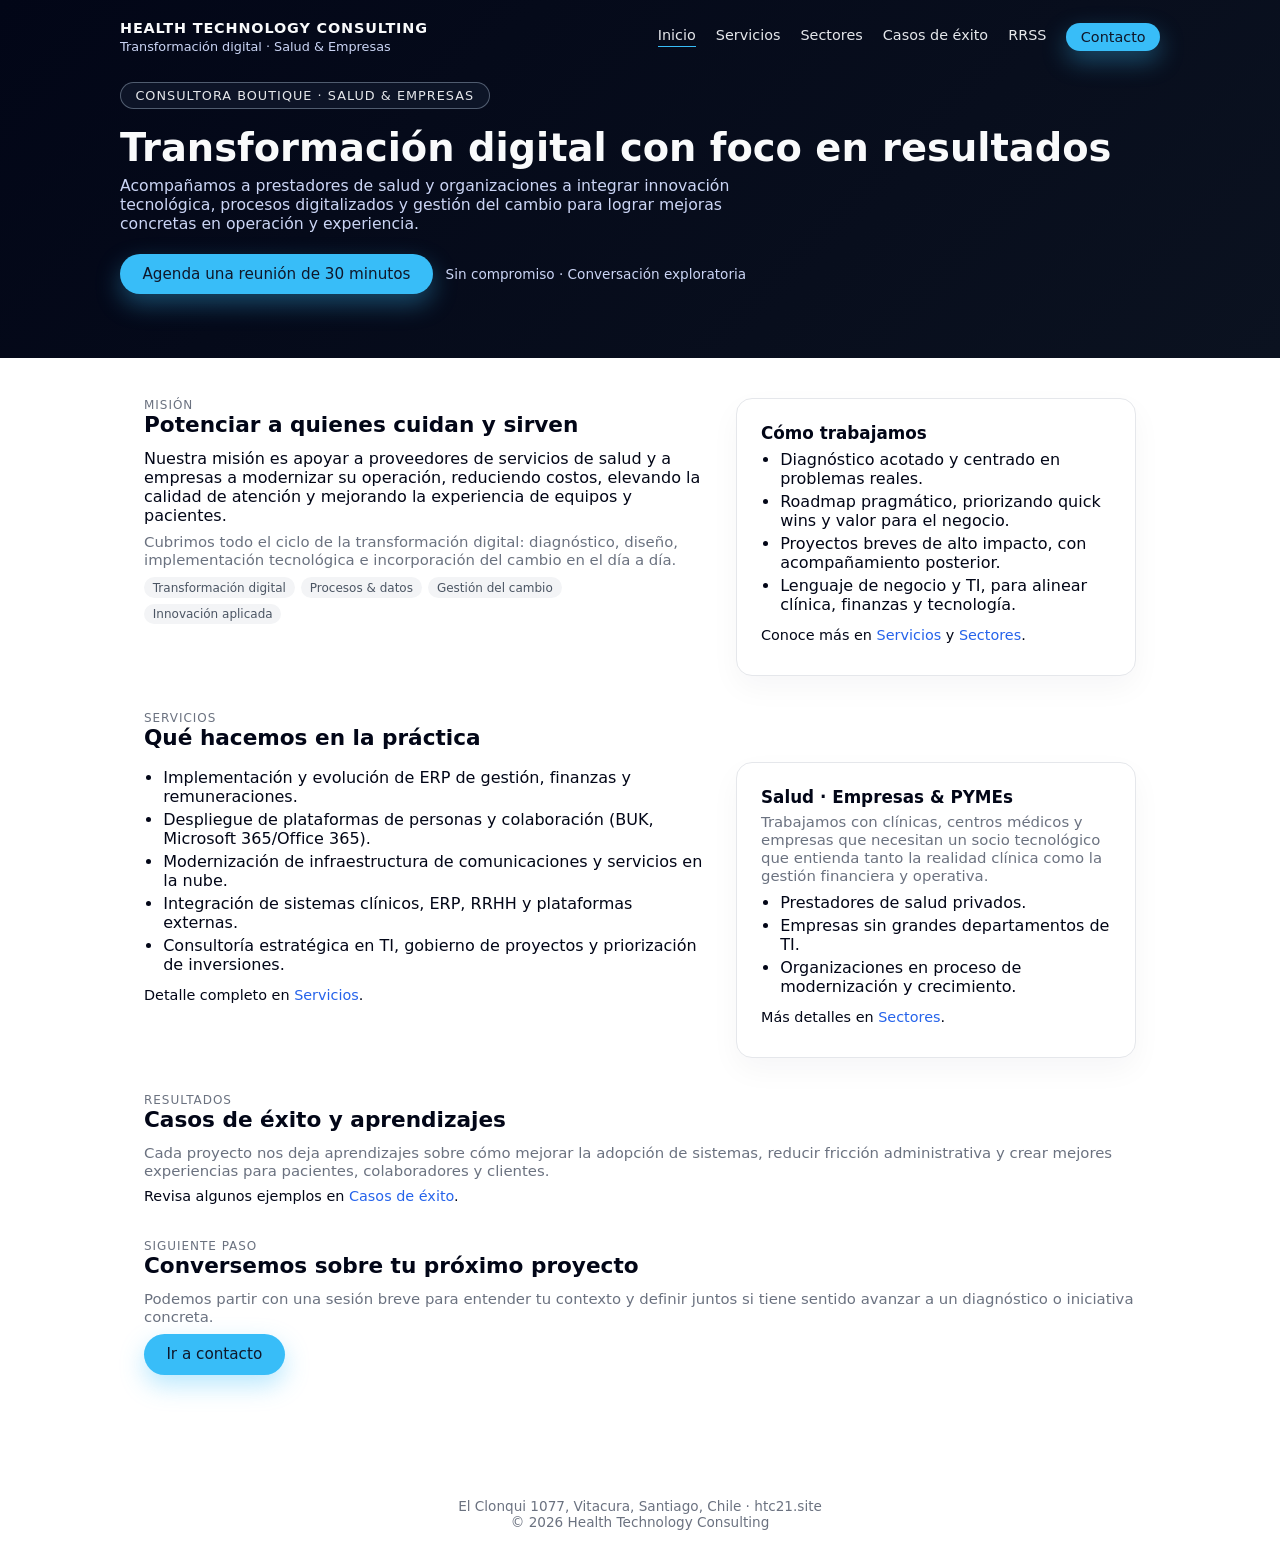
==== commit 216e0c44: "Add RRSS page and navigation link to enhance social media presence" ====
--- a/index.html
+++ b/index.html
@@ -5,6 +5,9 @@
   <title>Health Technology Consulting · Transformación Digital en Salud y Empresas</title>
   <meta name="viewport" content="width=device-width, initial-scale=1.0" />
   <meta name="description" content="Health Technology Consulting: consultora boutique que impulsa la transformación digital de prestadores de salud y empresas, integrando innovación tecnológica, procesos y gestión del cambio." />
+  <!-- Cloudflare Web Analytics -->
+  <script defer src="https://static.cloudflareinsights.com/beacon.min.js" data-cf-beacon='{"token": "3866fabbafff4f0fb1243a3785478f1d"}'></script>
+  <!-- End Cloudflare Web Analytics -->
   <style>
     :root {
       --bg: #020617;
@@ -229,6 +232,7 @@
         <a href="servicios.html">Servicios</a>
         <a href="sectores.html">Sectores</a>
         <a href="casos.html">Casos de éxito</a>
+        <a href="rrss.html">RRSS</a>
         <a href="contacto.html" class="nav-cta">Contacto</a>
       </nav>
     </div>
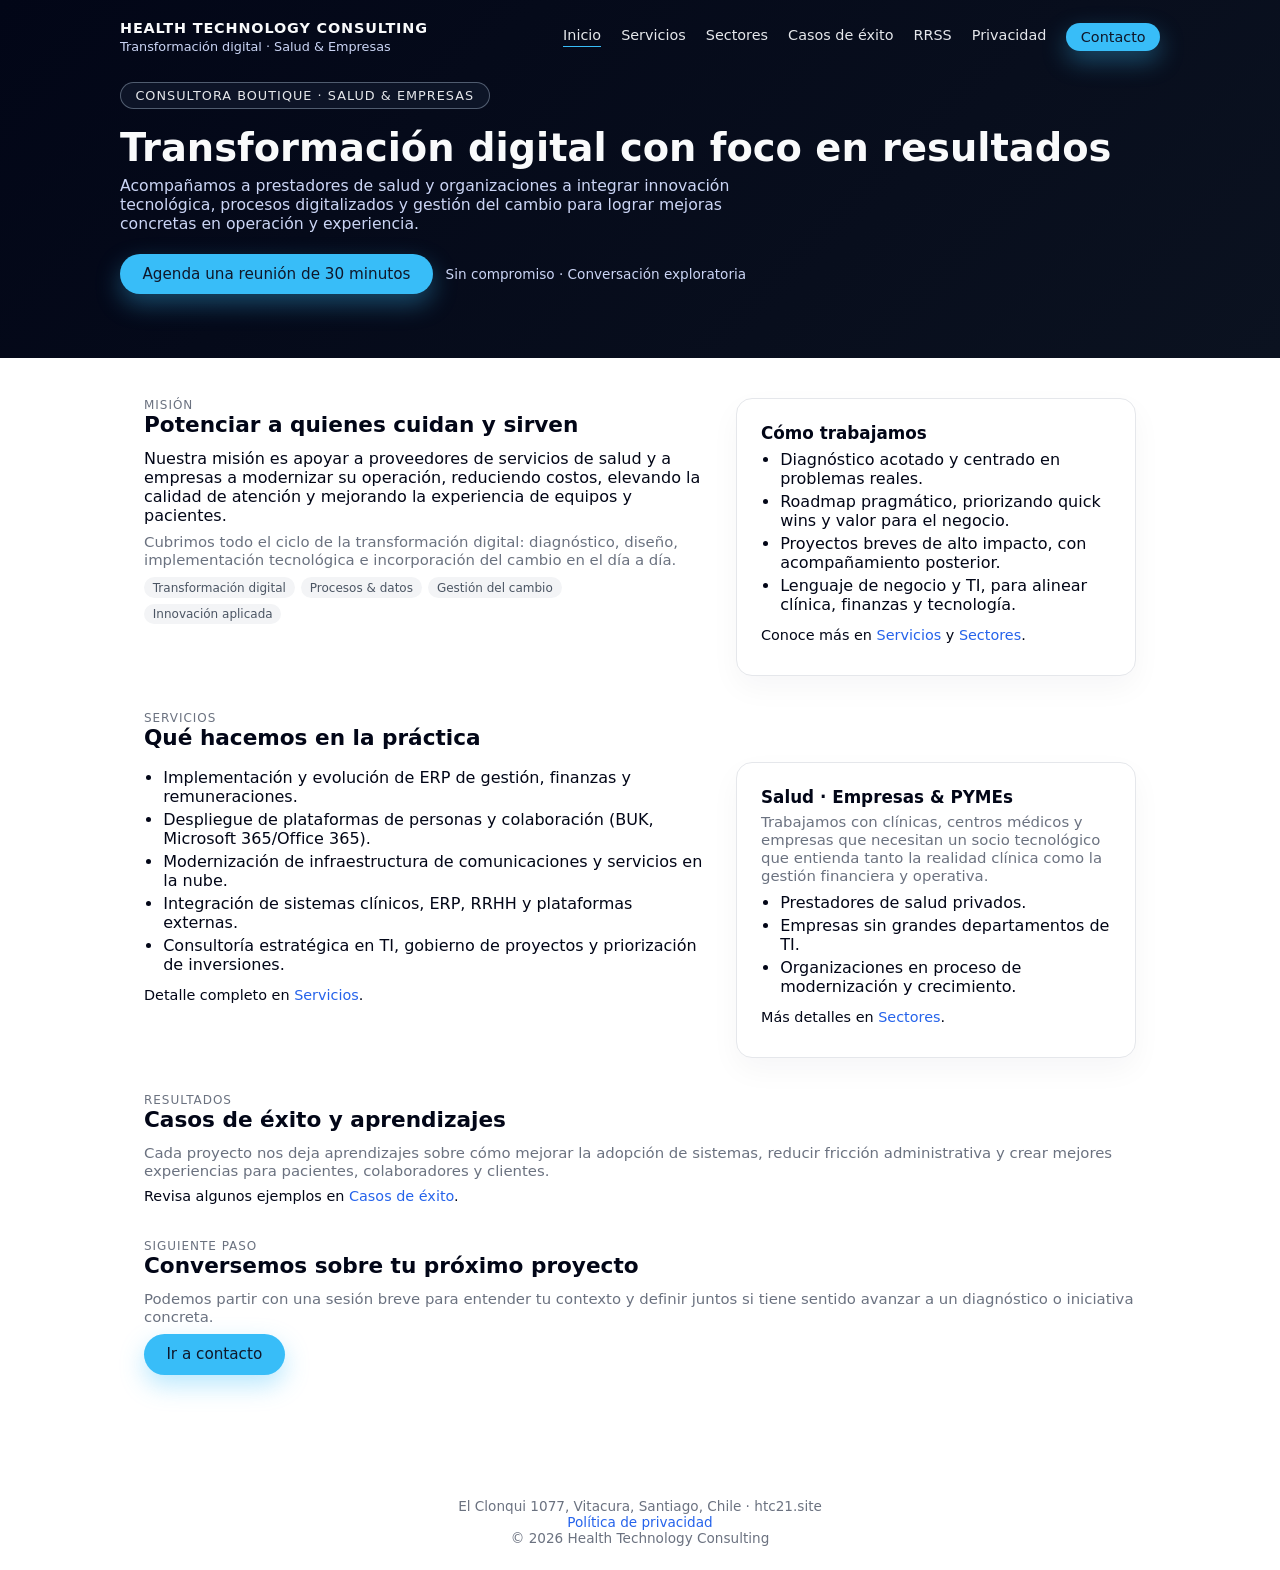
==== commit dadd9d00: "Add privacy policy page and link it in navigation and footer across multiple HTML files" ====
--- a/index.html
+++ b/index.html
@@ -233,6 +233,7 @@
         <a href="sectores.html">Sectores</a>
         <a href="casos.html">Casos de éxito</a>
         <a href="rrss.html">RRSS</a>
+        <a href="privacidad.html">Privacidad</a>
         <a href="contacto.html" class="nav-cta">Contacto</a>
       </nav>
     </div>
@@ -343,6 +344,9 @@
     <div class="muted">
       El Clonqui 1077, Vitacura, Santiago, Chile · htc21.site
     </div>
+    <div class="muted">
+      <a href="privacidad.html">Política de privacidad</a>
+    </div>
     © <span id="year"></span> Health Technology Consulting
   </footer>
 
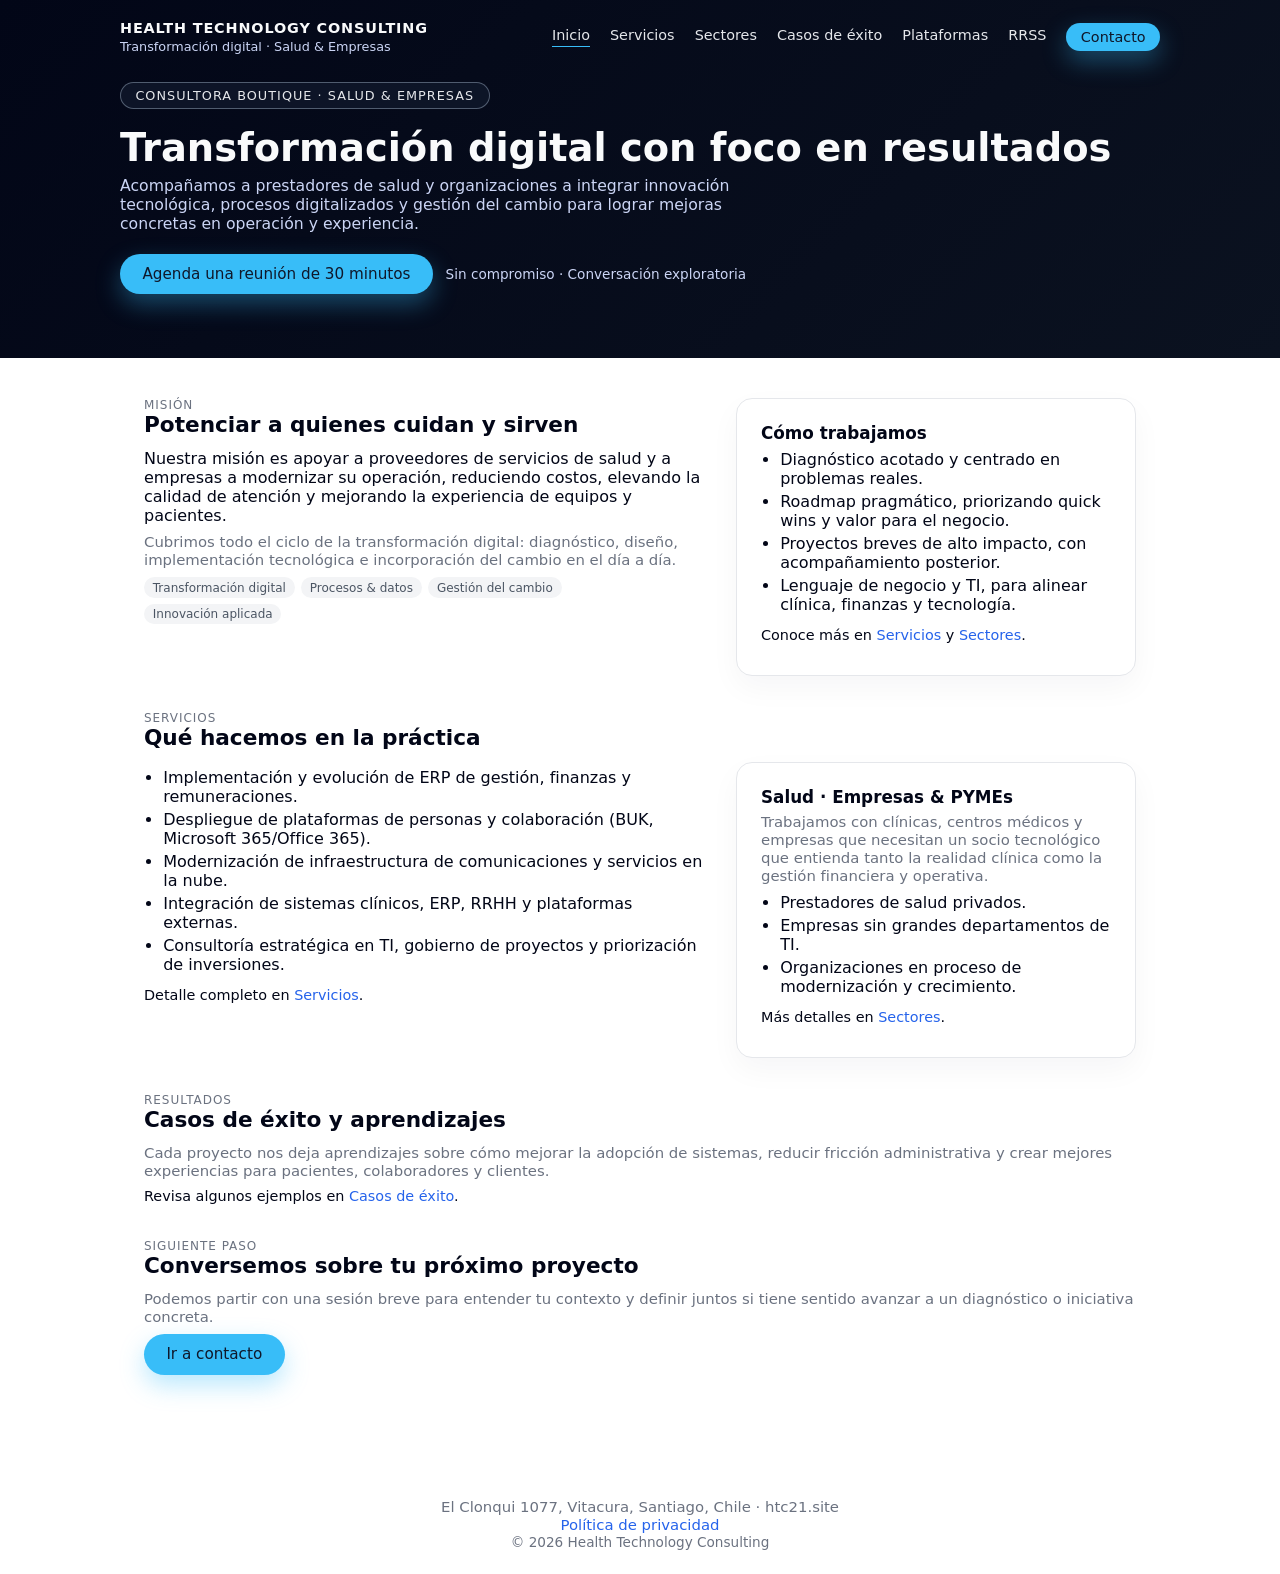
==== commit 302f52d0: "feat: Update sectores and servicios pages with new content and improved descriptions; add intersyste" ====
--- a/index.html
+++ b/index.html
@@ -8,216 +8,25 @@
   <!-- Cloudflare Web Analytics -->
   <script defer src="https://static.cloudflareinsights.com/beacon.min.js" data-cf-beacon='{"token": "3866fabbafff4f0fb1243a3785478f1d"}'></script>
   <!-- End Cloudflare Web Analytics -->
+  <link rel="stylesheet" href="style.css" />
   <style>
-    :root {
-      --bg: #020617;
-      --bg-light: #0b1220;
-      --text-main: #020617;
-      --text-soft: #6b7280;
-      --accent: #38bdf8;
+    header { padding-bottom: 3rem; }
+    .hero { max-width: 1040px; margin: 0 auto; text-align: left; padding-bottom: 1rem; }
+    h1 { margin: 0.25rem 0 0.4rem; font-size: clamp(2rem, 3vw, 2.6rem); }
+    .subtitle { font-size: 0.98rem; }
+    .hero-actions { margin-top: 1.3rem; display: flex; flex-wrap: wrap; gap: 0.8rem; align-items: center; }
+    .hero-note { font-size: 0.85rem; color: #cbd5f5; }
+    .section { margin-bottom: 2.2rem; }
+    .two-col { display: grid; gap: 2rem; }
+    @media (min-width: 880px) {
+      .two-col { grid-template-columns: 1.4fr 1fr; align-items: flex-start; }
     }
-    * { box-sizing: border-box; }
-    body {
-      font-family: system-ui, -apple-system, BlinkMacSystemFont, "Segoe UI", sans-serif;
-      margin: 0;
-      padding: 0;
-      color: var(--text-main);
-      background: #ffffff;
-    }
-    header {
-      padding: 1.25rem 1.5rem 3rem;
-      background: linear-gradient(135deg, var(--bg), var(--bg-light));
-      color: #f9fafb;
-    }
-    .topbar {
-      max-width: 1040px;
-      margin: 0 auto 1.75rem;
-      display: flex;
-      flex-wrap: wrap;
-      align-items: center;
-      justify-content: space-between;
-      gap: 1rem;
-    }
-    .brand {
-      display: flex;
-      flex-direction: column;
-      gap: 0.2rem;
-    }
-    .brand-title {
-      font-weight: 600;
-      letter-spacing: 0.06em;
-      text-transform: uppercase;
-      font-size: 0.9rem;
-    }
-    .brand-sub {
-      font-size: 0.8rem;
-      color: #cbd5f5;
-    }
-    .nav {
-      display: flex;
-      flex-wrap: wrap;
-      gap: 1.25rem;
-      align-items: center;
-      justify-content: flex-end;
-      font-size: 0.9rem;
-    }
-    .nav a {
-      color: #e5e7eb;
-      text-decoration: none;
-      padding-bottom: 0.15rem;
-      border-bottom: 1px solid transparent;
-    }
-    .nav a:hover {
-      border-bottom-color: rgba(148,163,184,0.9);
-    }
-    .nav a.active {
-      border-bottom-color: var(--accent);
-    }
-    .nav a.nav-cta {
-      border: none;
-      padding: 0.4rem 0.9rem;
-      border-radius: 999px;
-      background: var(--accent);
-      color: #0f172a;
-      font-weight: 500;
-      box-shadow: 0 10px 25px rgba(56,189,248,0.35);
-    }
-    .nav a.nav-cta:hover {
-      border: none;
-      box-shadow: 0 14px 32px rgba(56,189,248,0.45);
-    }
-    .hero {
-      max-width: 1040px;
-      margin: 0 auto;
-      text-align: left;
-      padding-bottom: 1rem;
-    }
-    .pill {
-      display: inline-block;
-      padding: 0.3rem 0.9rem;
-      border-radius: 999px;
-      background: rgba(15,23,42,0.9);
-      border: 1px solid rgba(148,163,184,0.5);
-      font-size: 0.8rem;
-      text-transform: uppercase;
-      letter-spacing: 0.08em;
-      color: #e5e7eb;
-      margin-bottom: 0.75rem;
-    }
-    h1 {
-      margin: 0.25rem 0 0.4rem;
-      font-size: clamp(2rem, 3vw, 2.6rem);
-    }
-    .subtitle {
-      margin-top: 0.25rem;
-      font-size: 0.98rem;
-      color: #cbd5f5;
-      max-width: 640px;
-    }
-    .hero-actions {
-      margin-top: 1.3rem;
-      display: flex;
-      flex-wrap: wrap;
-      gap: 0.8rem;
-      align-items: center;
-    }
-    .btn-primary {
-      display: inline-block;
-      padding: 0.7rem 1.4rem;
-      border-radius: 999px;
-      border: none;
-      cursor: pointer;
-      font-size: 0.95rem;
-      font-weight: 500;
-      text-decoration: none;
-      background: var(--accent);
-      color: #0f172a;
-      box-shadow: 0 10px 25px rgba(56,189,248,0.35);
-      transition: transform 0.08s ease-out, box-shadow 0.08s ease-out;
-    }
-    .btn-primary:hover {
-      transform: translateY(-1px);
-      box-shadow: 0 14px 32px rgba(56,189,248,0.45);
-    }
-    .hero-note {
-      font-size: 0.85rem;
-      color: #cbd5f5;
-    }
-    main {
-      max-width: 1040px;
-      margin: 2.5rem auto;
-      padding: 0 1.5rem 3rem;
-    }
-    h2 {
-      margin: 0 0 0.75rem;
-      font-size: 1.35rem;
-    }
-    h3 {
-      margin: 0 0 0.4rem;
-      font-size: 1.05rem;
-    }
-    p { margin: 0.4rem 0 0.5rem; }
-    .caps {
-      text-transform: uppercase;
-      letter-spacing: 0.08em;
-      font-size: 0.75rem;
-      color: var(--text-soft);
-    }
-    .soft {
-      color: var(--text-soft);
-      font-size: 0.93rem;
-    }
-    .muted {
-      color: var(--text-soft);
-      font-size: 0.85rem;
-    }
-    .badge-row {
-      display: flex;
-      flex-wrap: wrap;
-      gap: 0.4rem;
-      margin-top: 0.4rem;
-    }
-    .badge {
-      font-size: 0.75rem;
-      padding: 0.2rem 0.55rem;
-      border-radius: 999px;
-      background: #f3f4f6;
-      color: #4b5563;
-    }
-    .section {
-      margin-bottom: 2.2rem;
-    }
-    .two-col {
-      display: grid;
-      gap: 2rem;
-    }
-    @media (min-width: 880px) {
-      .two-col {
-        grid-template-columns: 1.4fr 1fr;
-        align-items: flex-start;
-      }
-    }
-    ul { padding-left: 1.2rem; margin: 0.4rem 0 0; }
-    li { margin-bottom: 0.25rem; }
-    .card {
-      border-radius: 1rem;
-      padding: 1.5rem;
-      border: 1px solid #e5e7eb;
-      background: #ffffff;
-      box-shadow: 0 12px 30px rgba(15,23,42,0.04);
-    }
-    .link-inline {
-      font-size: 0.9rem;
-    }
-    a { color: #2563eb; text-decoration: none; }
-    a:hover { text-decoration: underline; }
-    footer {
-      text-align: center;
-      font-size: 0.85rem;
-      color: var(--text-soft);
-      margin: 0 0 1.5rem;
-      padding: 0 1.5rem;
-    }
+    .pill { display: inline-block; padding: 0.3rem 0.9rem; border-radius: 999px; background: rgba(15,23,42,0.9); border: 1px solid rgba(148,163,184,0.5); font-size: 0.8rem; text-transform: uppercase; letter-spacing: 0.08em; color: #e5e7eb; margin-bottom: 0.75rem; }
+    .card { border-radius: 1rem; padding: 1.5rem; border: 1px solid #e5e7eb; background: #ffffff; box-shadow: 0 12px 30px rgba(15,23,42,0.04); }
+    .link-inline { font-size: 0.9rem; }
+    .badge-row { display: flex; flex-wrap: wrap; gap: 0.4rem; margin-top: 0.4rem; }
+    .badge { font-size: 0.75rem; padding: 0.2rem 0.55rem; border-radius: 999px; background: #f3f4f6; color: #4b5563; }
+    li { font-size: inherit; }
   </style>
 </head>
 <body>
@@ -228,12 +37,12 @@
         <div class="brand-sub">Transformación digital · Salud & Empresas</div>
       </div>
       <nav class="nav">
-        <a href="index.html" class="active">Inicio</a>
+        <a href="index.html" class="active" aria-current="page">Inicio</a>
         <a href="servicios.html">Servicios</a>
         <a href="sectores.html">Sectores</a>
         <a href="casos.html">Casos de éxito</a>
+        <a href="intersystems.html">Plataformas</a>
         <a href="rrss.html">RRSS</a>
-        <a href="privacidad.html">Privacidad</a>
         <a href="contacto.html" class="nav-cta">Contacto</a>
       </nav>
     </div>
@@ -341,10 +150,10 @@
   </main>
 
   <footer>
-    <div class="muted">
+    <div class="soft">
       El Clonqui 1077, Vitacura, Santiago, Chile · htc21.site
     </div>
-    <div class="muted">
+    <div class="soft">
       <a href="privacidad.html">Política de privacidad</a>
     </div>
     © <span id="year"></span> Health Technology Consulting
--- a/style.css
+++ b/style.css
@@ -0,0 +1,147 @@
+:root {
+  --bg: #020617;
+  --bg-light: #0b1220;
+  --text-main: #020617;
+  --text-soft: #6b7280;
+  --accent: #38bdf8;
+}
+* { box-sizing: border-box; }
+body {
+  font-family: system-ui, -apple-system, BlinkMacSystemFont, "Segoe UI", sans-serif;
+  margin: 0;
+  padding: 0;
+  color: var(--text-main);
+  background: #ffffff;
+}
+header {
+  padding: 1.25rem 1.5rem 2.5rem;
+  background: linear-gradient(135deg, var(--bg), var(--bg-light));
+  color: #f9fafb;
+}
+.topbar {
+  max-width: 1040px;
+  margin: 0 auto 1.75rem;
+  display: flex;
+  flex-wrap: wrap;
+  align-items: center;
+  justify-content: space-between;
+  gap: 1rem;
+}
+.brand {
+  display: flex;
+  flex-direction: column;
+  gap: 0.2rem;
+}
+.brand-title {
+  font-weight: 600;
+  letter-spacing: 0.06em;
+  text-transform: uppercase;
+  font-size: 0.9rem;
+}
+.brand-sub {
+  font-size: 0.8rem;
+  color: #cbd5f5;
+}
+.nav {
+  display: flex;
+  flex-wrap: wrap;
+  gap: 1.25rem;
+  align-items: center;
+  justify-content: flex-end;
+  font-size: 0.9rem;
+}
+.nav a {
+  color: #e5e7eb;
+  text-decoration: none;
+  padding-bottom: 0.15rem;
+  border-bottom: 1px solid transparent;
+}
+.nav a:hover {
+  border-bottom-color: rgba(148,163,184,0.9);
+}
+.nav a.active {
+  border-bottom-color: var(--accent);
+}
+.nav a.nav-cta {
+  border: none;
+  padding: 0.4rem 0.9rem;
+  border-radius: 999px;
+  background: var(--accent);
+  color: #0f172a;
+  font-weight: 500;
+  box-shadow: 0 10px 25px rgba(56,189,248,0.35);
+}
+.nav a.nav-cta:hover {
+  border: none;
+  box-shadow: 0 14px 32px rgba(56,189,248,0.45);
+}
+.subtitle-header {
+  max-width: 1040px;
+  margin: 0 auto;
+}
+h1 {
+  margin: 0.5rem 0 0.3rem;
+  font-size: 1.9rem;
+}
+.subtitle {
+  margin-top: 0.25rem;
+  font-size: 0.95rem;
+  color: #cbd5f5;
+  max-width: 640px;
+}
+main {
+  max-width: 1040px;
+  margin: 2.5rem auto;
+  padding: 0 1.5rem 3rem;
+}
+h2 {
+  margin: 0 0 0.75rem;
+  font-size: 1.35rem;
+}
+h3 {
+  margin: 0 0 0.4rem;
+  font-size: 1.05rem;
+}
+p { margin: 0.4rem 0 0.5rem; }
+.caps {
+  text-transform: uppercase;
+  letter-spacing: 0.08em;
+  font-size: 0.75rem;
+  color: var(--text-soft);
+}
+.soft {
+  color: var(--text-soft);
+  font-size: 0.93rem;
+}
+.section {
+  margin-bottom: 2.4rem;
+}
+ul { padding-left: 1.2rem; margin: 0.4rem 0 0; }
+li { margin-bottom: 0.25rem; font-size: 0.9rem; }
+.btn-primary {
+  display: inline-block;
+  padding: 0.7rem 1.4rem;
+  border-radius: 999px;
+  border: none;
+  cursor: pointer;
+  font-size: 0.95rem;
+  font-weight: 500;
+  text-decoration: none;
+  background: var(--accent);
+  color: #0f172a;
+  box-shadow: 0 10px 25px rgba(56,189,248,0.35);
+  transition: transform 0.08s ease-out, box-shadow 0.08s ease-out;
+}
+.btn-primary:hover {
+  transform: translateY(-1px);
+  box-shadow: 0 14px 32px rgba(56,189,248,0.45);
+}
+a { color: #2563eb; text-decoration: none; }
+a:hover { text-decoration: underline; }
+footer {
+  text-align: center;
+  font-size: 0.85rem;
+  color: var(--text-soft);
+  margin: 0 0 1.5rem;
+  padding: 0 1.5rem;
+}
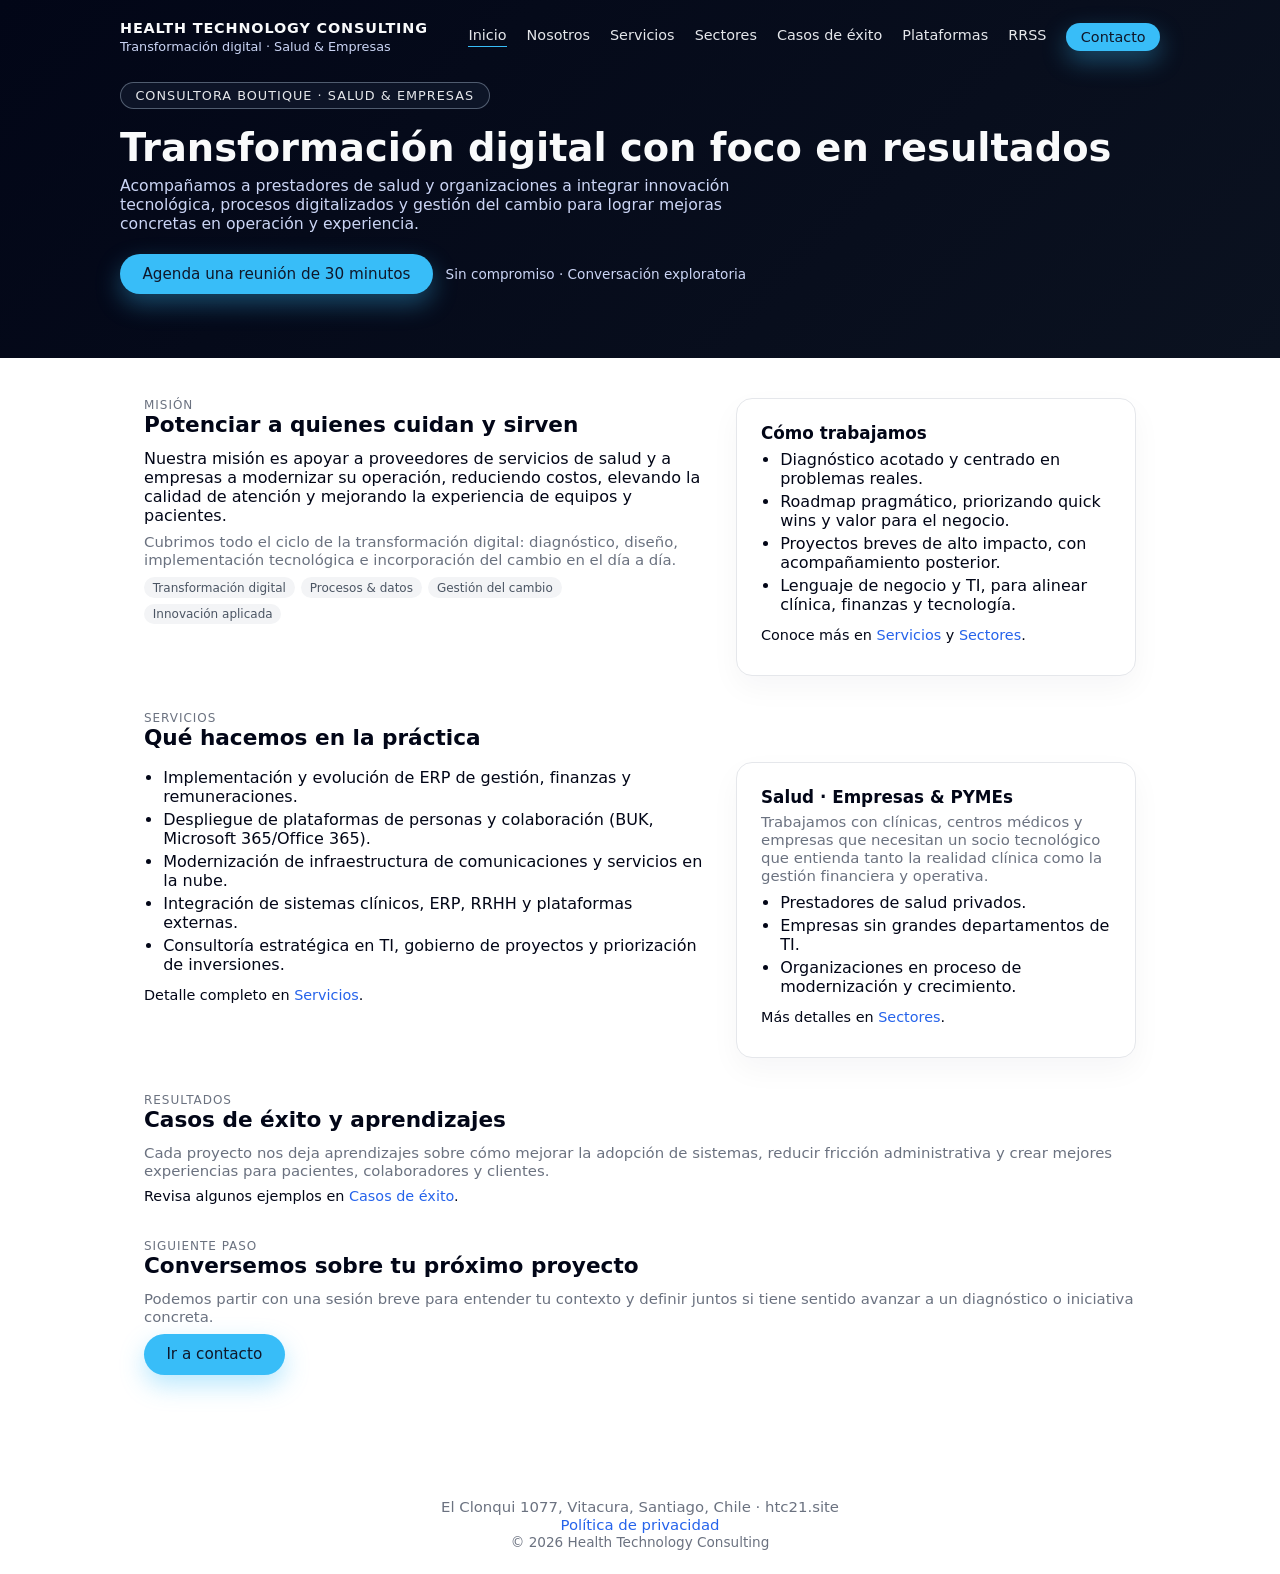
==== commit a63509f1: "feat: Add "Nosotros" page with founder profile and integrate navigation link across multiple pages" ====
--- a/index.html
+++ b/index.html
@@ -38,6 +38,7 @@
       </div>
       <nav class="nav">
         <a href="index.html" class="active" aria-current="page">Inicio</a>
+        <a href="nosotros.html">Nosotros</a>
         <a href="servicios.html">Servicios</a>
         <a href="sectores.html">Sectores</a>
         <a href="casos.html">Casos de éxito</a>
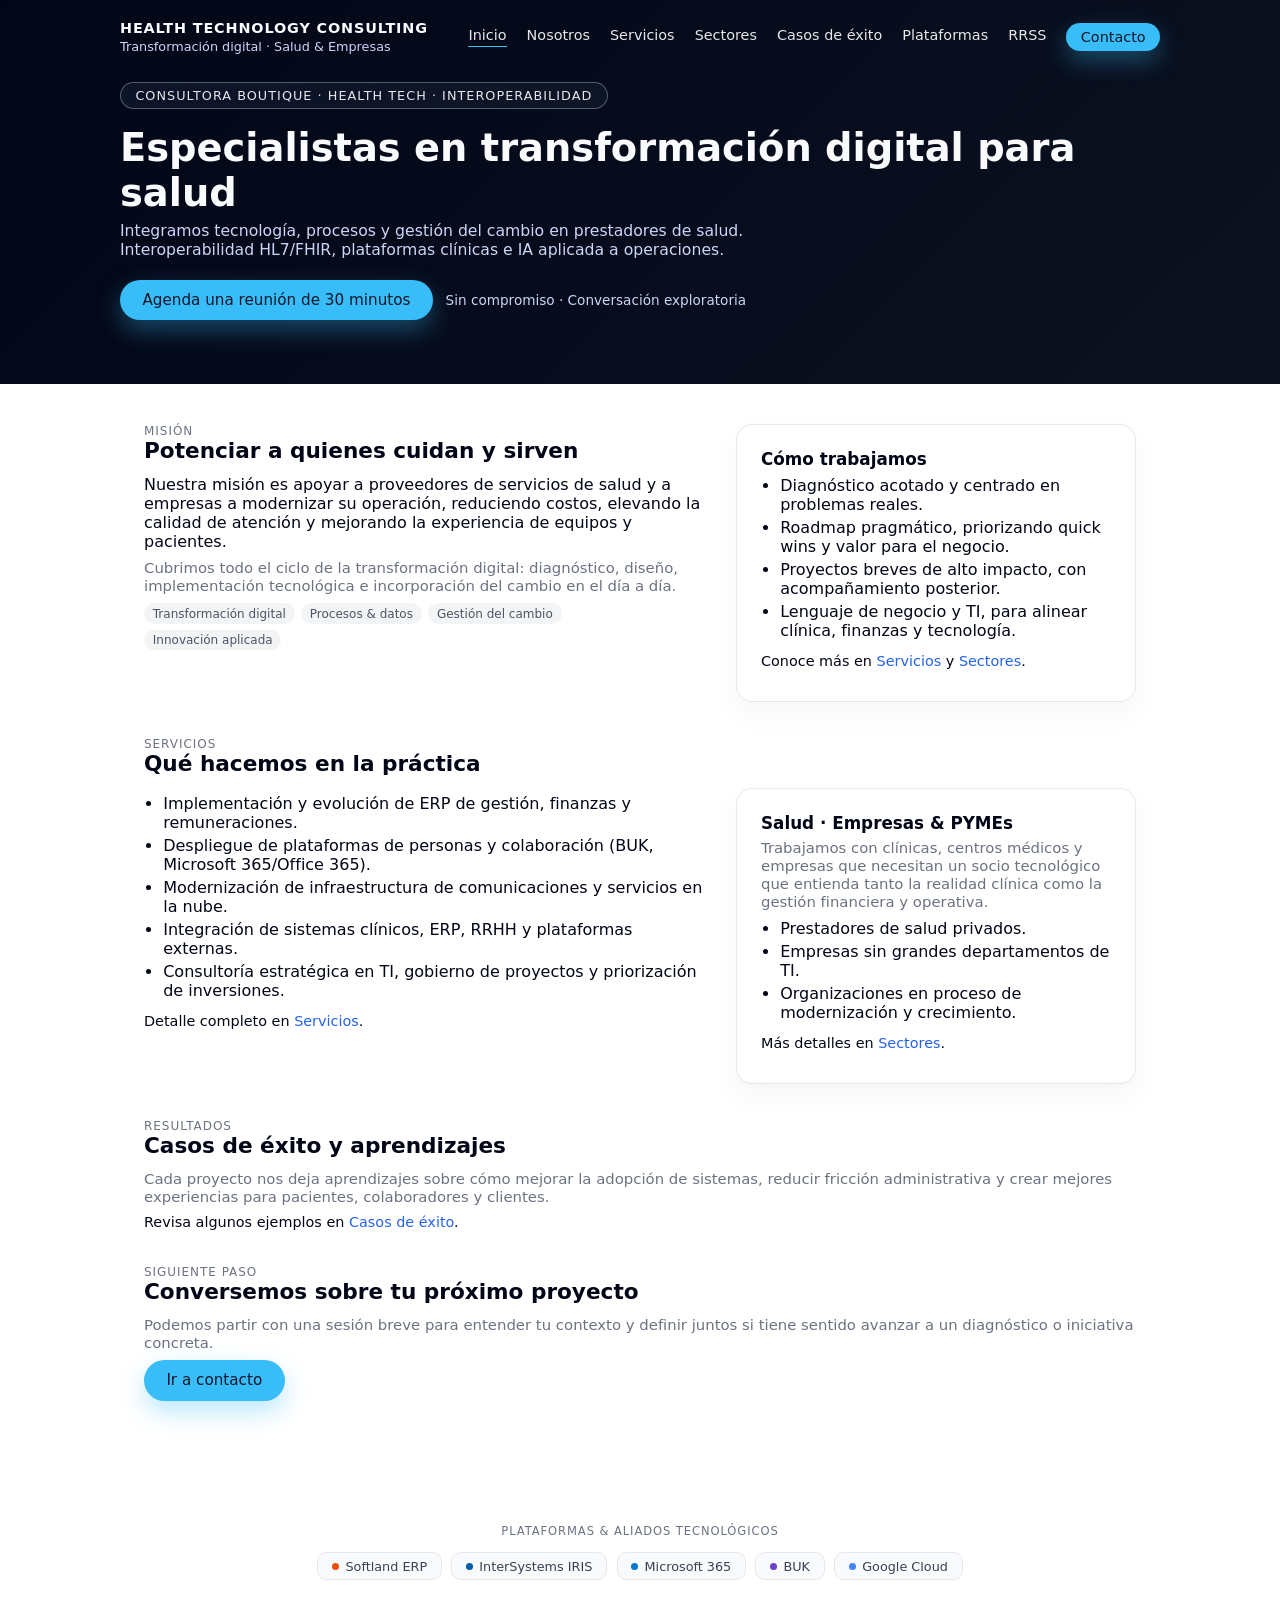
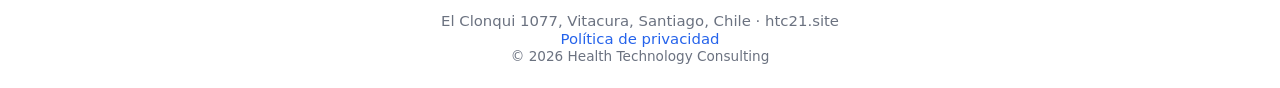
==== commit 875218a4: "feat: Add partner strip section with technology platforms and allies across multiple pages; update C" ====
--- a/index.html
+++ b/index.html
@@ -2,9 +2,9 @@
 <html lang="es">
 <head>
   <meta charset="UTF-8" />
-  <title>Health Technology Consulting · Transformación Digital en Salud y Empresas</title>
+  <title>Health Technology Consulting · Especialistas en Salud Digital e Interoperabilidad</title>
   <meta name="viewport" content="width=device-width, initial-scale=1.0" />
-  <meta name="description" content="Health Technology Consulting: consultora boutique que impulsa la transformación digital de prestadores de salud y empresas, integrando innovación tecnológica, procesos y gestión del cambio." />
+  <meta name="description" content="Consultora boutique especializada en transformación digital para prestadores de salud. Interoperabilidad HL7/FHIR, plataformas clínicas sobre InterSystems IRIS e IA aplicada a operaciones. Santiago, Chile." />
   <!-- Cloudflare Web Analytics -->
   <script defer src="https://static.cloudflareinsights.com/beacon.min.js" data-cf-beacon='{"token": "3866fabbafff4f0fb1243a3785478f1d"}'></script>
   <!-- End Cloudflare Web Analytics -->
@@ -48,10 +48,10 @@
       </nav>
     </div>
     <div class="hero">
-      <div class="pill">Consultora boutique · Salud & Empresas</div>
-      <h1>Transformación digital con foco en resultados</h1>
+      <div class="pill">Consultora boutique · Health Tech · Interoperabilidad</div>
+      <h1>Especialistas en transformación digital para salud</h1>
       <p class="subtitle">
-        Acompañamos a prestadores de salud y organizaciones a integrar innovación tecnológica, procesos digitalizados y gestión del cambio para lograr mejoras concretas en operación y experiencia.
+        Integramos tecnología, procesos y gestión del cambio en prestadores de salud. Interoperabilidad HL7/FHIR, plataformas clínicas e IA aplicada a operaciones.
       </p>
       <div class="hero-actions">
         <a class="btn-primary" href="https://calendly.com/christian-htc/30min" target="_blank" rel="noopener">
@@ -150,6 +150,27 @@
     </div>
   </main>
 
+  <div class="partner-strip">
+    <div class="partner-strip-label">Plataformas &amp; aliados tecnológicos</div>
+    <div class="partner-grid">
+      <a class="partner-badge" href="https://softland.com/cl/" target="_blank" rel="noopener">
+        <span class="pb-dot" style="background:#E8500A;"></span>Softland ERP
+      </a>
+      <a class="partner-badge" href="https://www.intersystems.com/products/intersystems-iris/" target="_blank" rel="noopener">
+        <span class="pb-dot" style="background:#005BAC;"></span>InterSystems IRIS
+      </a>
+      <a class="partner-badge" href="https://www.microsoft.com/es-cl/microsoft-365" target="_blank" rel="noopener">
+        <span class="pb-dot" style="background:#0078D4;"></span>Microsoft 365
+      </a>
+      <a class="partner-badge" href="https://www.buk.cl/" target="_blank" rel="noopener">
+        <span class="pb-dot" style="background:#6C3FC5;"></span>BUK
+      </a>
+      <a class="partner-badge" href="https://cloud.google.com/" target="_blank" rel="noopener">
+        <span class="pb-dot" style="background:#4285F4;"></span>Google Cloud
+      </a>
+    </div>
+  </div>
+
   <footer>
     <div class="soft">
       El Clonqui 1077, Vitacura, Santiago, Chile · htc21.site
--- a/style.css
+++ b/style.css
@@ -145,3 +145,48 @@
   margin: 0 0 1.5rem;
   padding: 0 1.5rem;
 }
+.partner-strip {
+  max-width: 1040px;
+  margin: 0 auto 2rem;
+  padding: 0 1.5rem;
+}
+.partner-strip-label {
+  text-transform: uppercase;
+  letter-spacing: 0.08em;
+  font-size: 0.72rem;
+  color: var(--text-soft);
+  text-align: center;
+  margin-bottom: 0.9rem;
+}
+.partner-grid {
+  display: flex;
+  flex-wrap: wrap;
+  gap: 0.6rem;
+  justify-content: center;
+  align-items: center;
+}
+.partner-badge {
+  display: inline-flex;
+  align-items: center;
+  gap: 0.4rem;
+  padding: 0.35rem 0.85rem;
+  border-radius: 0.6rem;
+  border: 1px solid #e5e7eb;
+  background: #f9fafb;
+  font-size: 0.8rem;
+  font-weight: 500;
+  color: #374151;
+  text-decoration: none;
+  transition: border-color 0.1s, background 0.1s;
+}
+.partner-badge:hover {
+  border-color: #d1d5db;
+  background: #f3f4f6;
+  text-decoration: none;
+}
+.partner-badge .pb-dot {
+  width: 7px;
+  height: 7px;
+  border-radius: 50%;
+  flex-shrink: 0;
+}
